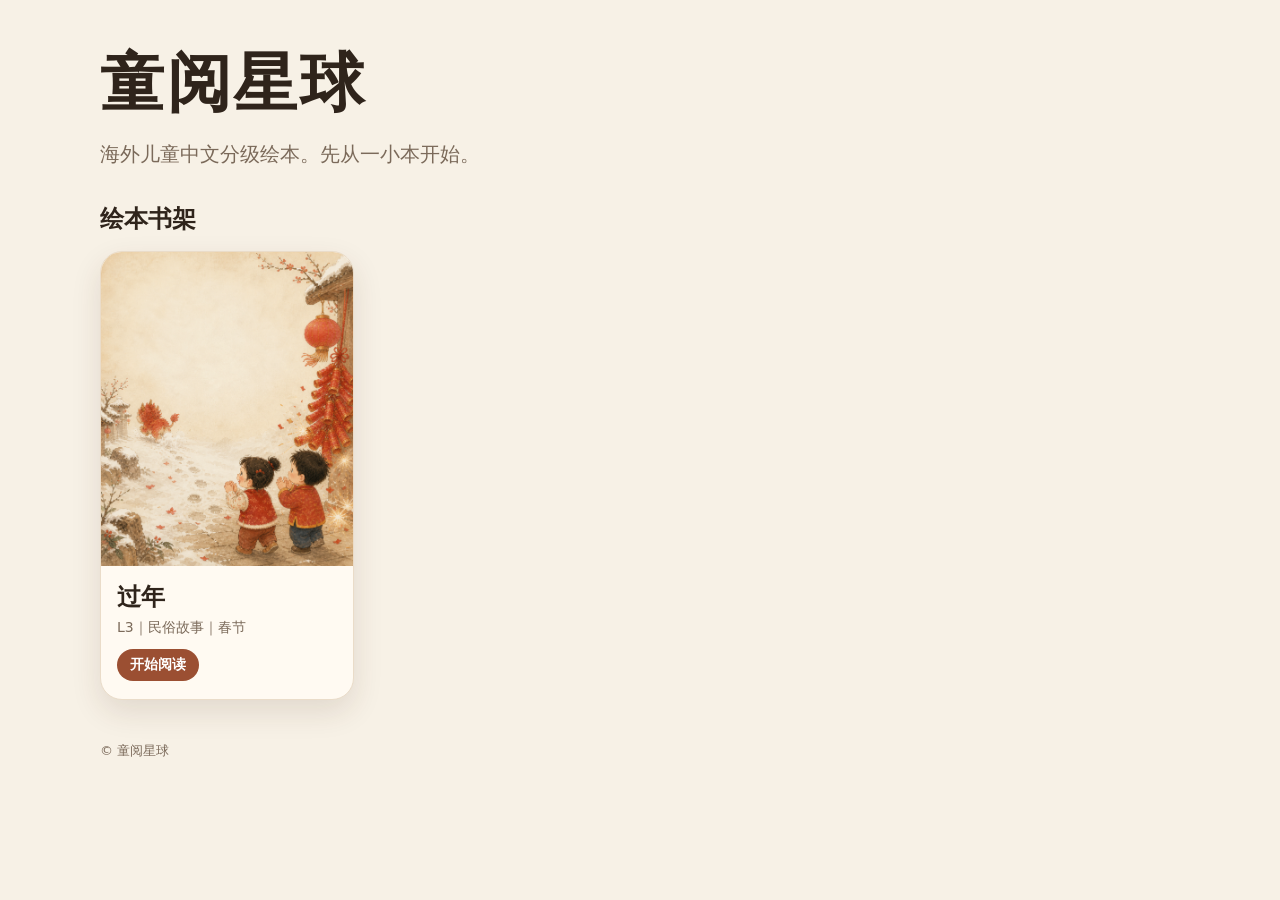
==== index.html @ 5fbf2330 "Add files via upload" ====
<!doctype html>
<html lang="zh-CN">
<head>
<meta charset="UTF-8" />
<meta name="viewport" content="width=device-width, initial-scale=1" />
<title>童阅星球｜中文分级绘本</title>
<style>
:root{--bg:#f7f1e6;--card:#fffaf2;--ink:#2f241b;--muted:#7b6a5a;--accent:#9b4f32;--line:#eadcc9}
*{box-sizing:border-box}
body{margin:0;background:var(--bg);color:var(--ink);font-family:system-ui,-apple-system,BlinkMacSystemFont,"Segoe UI","PingFang SC","Microsoft YaHei",sans-serif}
.page{max-width:1120px;margin:0 auto;padding:40px 20px 56px}
header{margin-bottom:32px}
h1{margin:0 0 10px;font-size:clamp(36px,6vw,64px);letter-spacing:.04em}
.intro{margin:0;color:var(--muted);font-size:clamp(16px,2.2vw,20px);line-height:1.7}
.section-title{margin:0 0 16px;font-size:24px}
.shelf{display:grid;grid-template-columns:repeat(auto-fill,minmax(220px,1fr));gap:22px}
.book{display:block;text-decoration:none;color:inherit;background:var(--card);border:1px solid var(--line);border-radius:22px;overflow:hidden;box-shadow:0 12px 30px rgba(70,45,25,.12);transition:transform .16s ease,box-shadow .16s ease}
.book:hover{transform:translateY(-3px);box-shadow:0 16px 36px rgba(70,45,25,.16)}
.book img{width:100%;aspect-ratio:4/5;object-fit:cover;display:block;background:#eadcc9}
.book-info{padding:15px 16px 18px}
.book-title{margin:0 0 6px;font-size:24px;font-weight:850}
.book-meta{margin:0 0 12px;color:var(--muted);font-size:14px}
.button{display:inline-block;padding:7px 13px;border-radius:999px;background:var(--accent);color:white;font-size:14px;font-weight:800}
footer{margin-top:42px;color:var(--muted);font-size:13px}
</style>
</head>
<body>
<div class="page">
<header>
<h1>童阅星球</h1>
<p class="intro">海外儿童中文分级绘本。先从一小本开始。</p>
</header>
<main>
<h2 class="section-title">绘本书架</h2>
<section class="shelf">
<a class="book" href="books/guonian-l3/">
<img src="books/guonian-l3/images/cover-bg.png" alt="《过年》封面">
<div class="book-info">
<h3 class="book-title">过年</h3>
<p class="book-meta">L3｜民俗故事｜春节</p>
<span class="button">开始阅读</span>
</div>
</a>
</section>
</main>
<footer>© 童阅星球</footer>
</div>
</body>
</html>
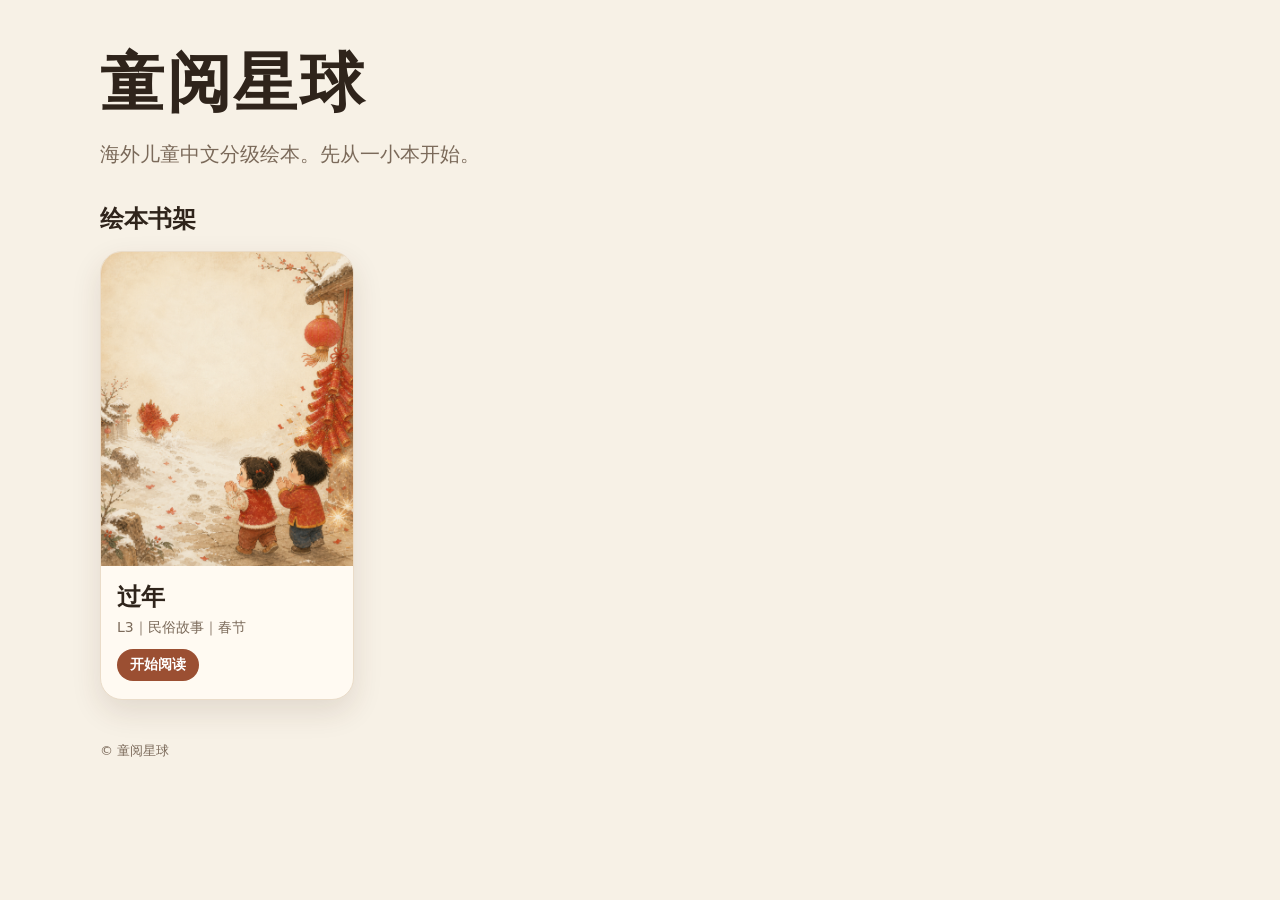
==== commit 33ff1387: "Fix site root structure" ====
--- a/index.html
+++ b/index.html
@@ -14,8 +14,7 @@
 .intro{margin:0;color:var(--muted);font-size:clamp(16px,2.2vw,20px);line-height:1.7}
 .section-title{margin:0 0 16px;font-size:24px}
 .shelf{display:grid;grid-template-columns:repeat(auto-fill,minmax(220px,1fr));gap:22px}
-.book{display:block;text-decoration:none;color:inherit;background:var(--card);border:1px solid var(--line);border-radius:22px;overflow:hidden;box-shadow:0 12px 30px rgba(70,45,25,.12);transition:transform .16s ease,box-shadow .16s ease}
-.book:hover{transform:translateY(-3px);box-shadow:0 16px 36px rgba(70,45,25,.16)}
+.book{display:block;text-decoration:none;color:inherit;background:var(--card);border:1px solid var(--line);border-radius:22px;overflow:hidden;box-shadow:0 12px 30px rgba(70,45,25,.12)}
 .book img{width:100%;aspect-ratio:4/5;object-fit:cover;display:block;background:#eadcc9}
 .book-info{padding:15px 16px 18px}
 .book-title{margin:0 0 6px;font-size:24px;font-weight:850}
@@ -26,20 +25,13 @@
 </head>
 <body>
 <div class="page">
-<header>
-<h1>童阅星球</h1>
-<p class="intro">海外儿童中文分级绘本。先从一小本开始。</p>
-</header>
+<header><h1>童阅星球</h1><p class="intro">海外儿童中文分级绘本。先从一小本开始。</p></header>
 <main>
 <h2 class="section-title">绘本书架</h2>
 <section class="shelf">
 <a class="book" href="books/guonian-l3/">
 <img src="books/guonian-l3/images/cover-bg.png" alt="《过年》封面">
-<div class="book-info">
-<h3 class="book-title">过年</h3>
-<p class="book-meta">L3｜民俗故事｜春节</p>
-<span class="button">开始阅读</span>
-</div>
+<div class="book-info"><h3 class="book-title">过年</h3><p class="book-meta">L3｜民俗故事｜春节</p><span class="button">开始阅读</span></div>
 </a>
 </section>
 </main>
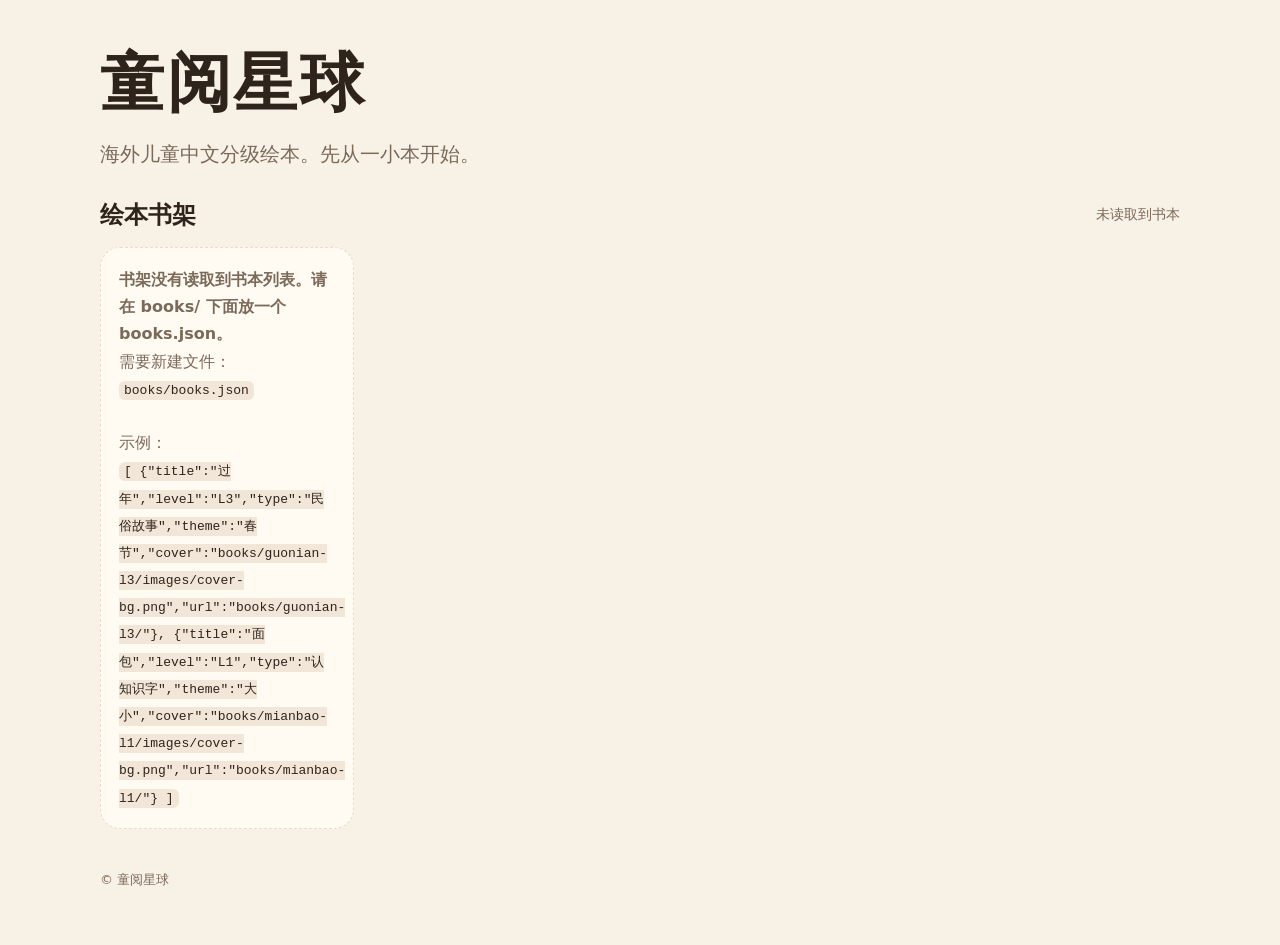
==== commit 58aac8ba: "add books and auto pick books" ====
--- a/index.html
+++ b/index.html
@@ -5,37 +5,225 @@
 <meta name="viewport" content="width=device-width, initial-scale=1" />
 <title>童阅星球｜中文分级绘本</title>
 <style>
-:root{--bg:#f7f1e6;--card:#fffaf2;--ink:#2f241b;--muted:#7b6a5a;--accent:#9b4f32;--line:#eadcc9}
+:root{
+  --bg:#f7f1e6;
+  --card:#fffaf2;
+  --ink:#2f241b;
+  --muted:#7b6a5a;
+  --accent:#9b4f32;
+  --line:#eadcc9;
+}
 *{box-sizing:border-box}
-body{margin:0;background:var(--bg);color:var(--ink);font-family:system-ui,-apple-system,BlinkMacSystemFont,"Segoe UI","PingFang SC","Microsoft YaHei",sans-serif}
-.page{max-width:1120px;margin:0 auto;padding:40px 20px 56px}
-header{margin-bottom:32px}
-h1{margin:0 0 10px;font-size:clamp(36px,6vw,64px);letter-spacing:.04em}
-.intro{margin:0;color:var(--muted);font-size:clamp(16px,2.2vw,20px);line-height:1.7}
-.section-title{margin:0 0 16px;font-size:24px}
-.shelf{display:grid;grid-template-columns:repeat(auto-fill,minmax(220px,1fr));gap:22px}
-.book{display:block;text-decoration:none;color:inherit;background:var(--card);border:1px solid var(--line);border-radius:22px;overflow:hidden;box-shadow:0 12px 30px rgba(70,45,25,.12)}
-.book img{width:100%;aspect-ratio:4/5;object-fit:cover;display:block;background:#eadcc9}
+body{
+  margin:0;
+  background:var(--bg);
+  color:var(--ink);
+  font-family:system-ui,-apple-system,BlinkMacSystemFont,"Segoe UI","PingFang SC","Microsoft YaHei",sans-serif;
+}
+.page{
+  max-width:1120px;
+  margin:0 auto;
+  padding:40px 20px 56px;
+}
+header{margin-bottom:28px}
+h1{
+  margin:0 0 10px;
+  font-size:clamp(36px,6vw,64px);
+  letter-spacing:.04em;
+}
+.intro{
+  margin:0;
+  color:var(--muted);
+  font-size:clamp(16px,2.2vw,20px);
+  line-height:1.7;
+}
+.topbar{
+  display:flex;
+  align-items:center;
+  justify-content:space-between;
+  gap:12px;
+  margin:0 0 16px;
+}
+.section-title{
+  margin:0;
+  font-size:24px;
+}
+.status{
+  color:var(--muted);
+  font-size:14px;
+}
+.shelf{
+  display:grid;
+  grid-template-columns:repeat(auto-fill,minmax(220px,1fr));
+  gap:22px;
+}
+.book{
+  display:block;
+  text-decoration:none;
+  color:inherit;
+  background:var(--card);
+  border:1px solid var(--line);
+  border-radius:22px;
+  overflow:hidden;
+  box-shadow:0 12px 30px rgba(70,45,25,.12);
+  transition:transform .16s ease,box-shadow .16s ease;
+}
+.book:hover{
+  transform:translateY(-3px);
+  box-shadow:0 16px 36px rgba(70,45,25,.16);
+}
+.cover{
+  width:100%;
+  aspect-ratio:4/5;
+  background:#eadcc9;
+  overflow:hidden;
+}
+.cover img{
+  width:100%;
+  height:100%;
+  object-fit:cover;
+  display:block;
+}
 .book-info{padding:15px 16px 18px}
-.book-title{margin:0 0 6px;font-size:24px;font-weight:850}
-.book-meta{margin:0 0 12px;color:var(--muted);font-size:14px}
-.button{display:inline-block;padding:7px 13px;border-radius:999px;background:var(--accent);color:white;font-size:14px;font-weight:800}
-footer{margin-top:42px;color:var(--muted);font-size:13px}
+.book-title{
+  margin:0 0 6px;
+  font-size:24px;
+  font-weight:850;
+}
+.book-meta{
+  margin:0 0 12px;
+  color:var(--muted);
+  font-size:14px;
+}
+.button{
+  display:inline-block;
+  padding:7px 13px;
+  border-radius:999px;
+  background:var(--accent);
+  color:white;
+  font-size:14px;
+  font-weight:800;
+}
+.empty{
+  background:var(--card);
+  border:1px dashed var(--line);
+  border-radius:20px;
+  padding:18px;
+  color:var(--muted);
+  line-height:1.7;
+}
+.empty code{
+  background:#f1e6d8;
+  color:var(--ink);
+  padding:2px 5px;
+  border-radius:6px;
+}
+footer{
+  margin-top:42px;
+  color:var(--muted);
+  font-size:13px;
+}
 </style>
 </head>
 <body>
 <div class="page">
-<header><h1>童阅星球</h1><p class="intro">海外儿童中文分级绘本。先从一小本开始。</p></header>
-<main>
-<h2 class="section-title">绘本书架</h2>
-<section class="shelf">
-<a class="book" href="books/guonian-l3/">
-<img src="books/guonian-l3/images/cover-bg.png" alt="《过年》封面">
-<div class="book-info"><h3 class="book-title">过年</h3><p class="book-meta">L3｜民俗故事｜春节</p><span class="button">开始阅读</span></div>
-</a>
-</section>
-</main>
-<footer>© 童阅星球</footer>
+  <header>
+    <h1>童阅星球</h1>
+    <p class="intro">海外儿童中文分级绘本。先从一小本开始。</p>
+  </header>
+
+  <main>
+    <div class="topbar">
+      <h2 class="section-title">绘本书架</h2>
+      <div id="status" class="status">正在读取书架……</div>
+    </div>
+
+    <section id="shelf" class="shelf"></section>
+  </main>
+
+  <footer>© 童阅星球</footer>
 </div>
+
+<script>
+const shelf = document.getElementById("shelf");
+const statusEl = document.getElementById("status");
+
+initLibrary();
+
+async function initLibrary() {
+  try {
+    const res = await fetch("books/books.json", { cache: "no-store" });
+    if (!res.ok) throw new Error("没有找到 books/books.json");
+    const books = await res.json();
+
+    if (!Array.isArray(books) || books.length === 0) {
+      renderEmpty("books/books.json 已读取，但里面没有书。");
+      return;
+    }
+
+    renderBooks(books);
+  } catch (err) {
+    renderEmpty(
+      "书架没有读取到书本列表。请在 books/ 下面放一个 books.json。"
+    );
+  }
+}
+
+function renderBooks(books) {
+  statusEl.textContent = `${books.length} 本`;
+  shelf.innerHTML = books.map(book => {
+    const title = escapeHtml(book.title || "未命名绘本");
+    const level = escapeHtml(book.level || "");
+    const type = escapeHtml(book.type || "");
+    const theme = escapeHtml(book.theme || "");
+    const cover = escapeAttr(book.cover || "");
+    const url = escapeAttr(book.url || "#");
+
+    const meta = [level, type, theme].filter(Boolean).join("｜");
+
+    return `
+      <a class="book" href="${url}">
+        <div class="cover">
+          <img src="${cover}" alt="《${title}》封面" loading="lazy">
+        </div>
+        <div class="book-info">
+          <h3 class="book-title">${title}</h3>
+          <p class="book-meta">${meta || "中文分级绘本"}</p>
+          <span class="button">开始阅读</span>
+        </div>
+      </a>
+    `;
+  }).join("");
+}
+
+function renderEmpty(message) {
+  statusEl.textContent = "未读取到书本";
+  shelf.innerHTML = `
+    <div class="empty">
+      <b>${escapeHtml(message)}</b><br>
+      需要新建文件：<code>books/books.json</code><br><br>
+      示例：<br>
+      <code>[
+        {"title":"过年","level":"L3","type":"民俗故事","theme":"春节","cover":"books/guonian-l3/images/cover-bg.png","url":"books/guonian-l3/"},
+        {"title":"面包","level":"L1","type":"认知识字","theme":"大小","cover":"books/mianbao-l1/images/cover-bg.png","url":"books/mianbao-l1/"}
+      ]</code>
+    </div>
+  `;
+}
+
+function escapeHtml(value) {
+  return String(value).replace(/[&<>'"]/g, ch => ({
+    "&": "&amp;",
+    "<": "&lt;",
+    ">": "&gt;",
+    "'": "&#39;",
+    '"': "&quot;"
+  }[ch]));
+}
+
+function escapeAttr(value) {
+  return escapeHtml(value).replace(/`/g, "&#96;");
+}
+</script>
 </body>
-</html>+</html>
